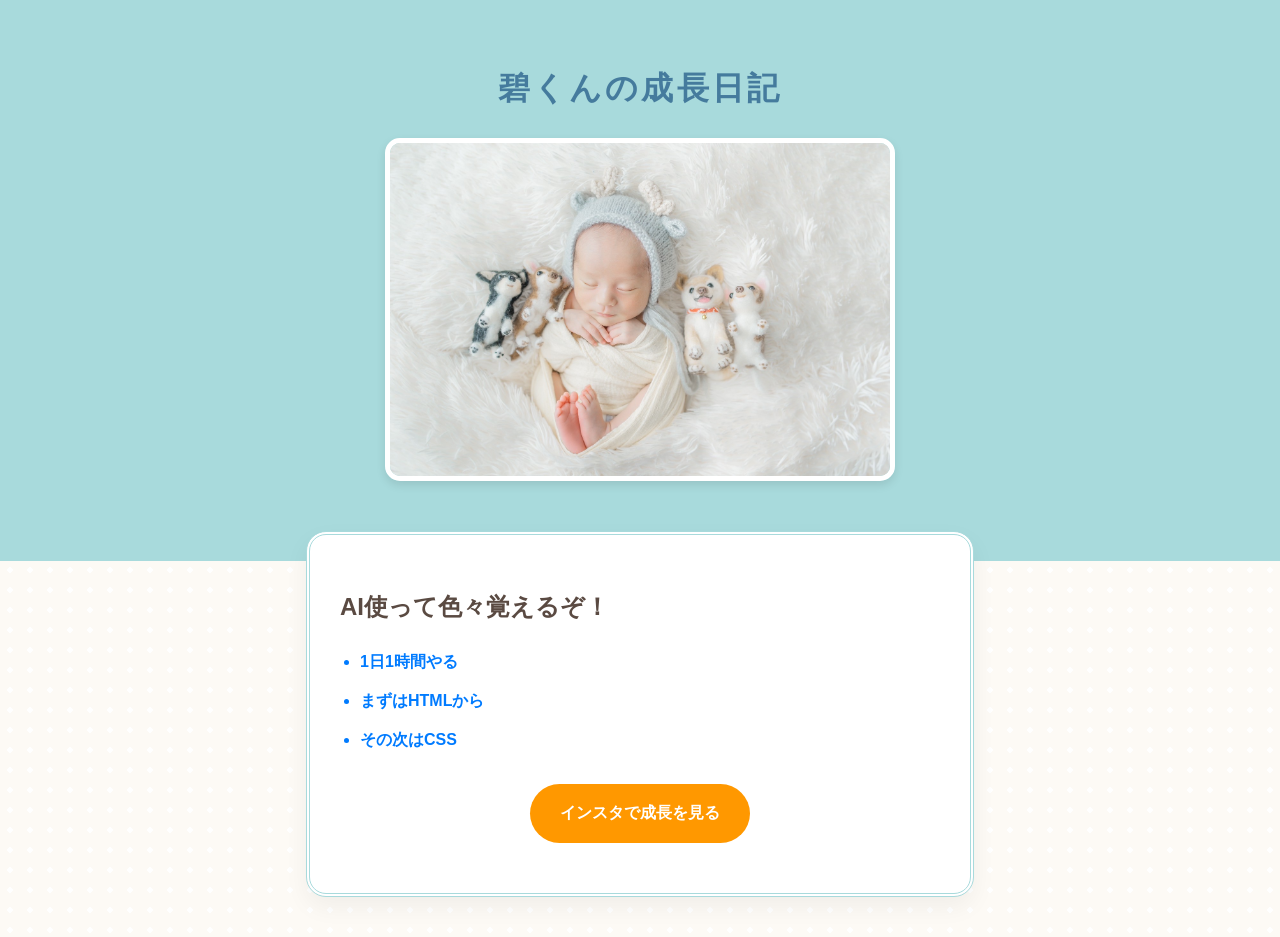
==== index.html @ 1c208b18 "Add files via upload" ====
<!DOCTYPE html>
<html lang="ja">
<head>
    <meta charset="UTF-8">
    <title>碧くんの成長日記</title>
    <link rel="stylesheet" href="style.css">
</head>
<body>
    <header>
        <h1>碧くんの成長日記</h1>
        <img src="5764.JPEG" alt="碧くん" class="profile-img">
    </header>

    <main>
        <h2>AI使って色々覚えるぞ！</h2>
        <ul>
            <li>1日1時間やる</li>
            <li>まずはHTMLから</li>
            <li>その次はCSS</li>
        </ul>
        <a href="https://www.instagram.com/ao_fsy?igsh=MW9jMDFtaTZjNXpreQ==" class="btn" target="_blank">インスタで成長を見る</a>
    </main>
</body>
</html>
---- style.css ----
/* 1. ページ全体の設定 */
body {
    font-family: "Hiragino Sans", "Meiryo", sans-serif;
    /* 薄いベージュの背景に、白いドット模様を入れるテクニック */
    background-color: #fdfaf5; 
    background-image: radial-gradient(#ffffff 20%, transparent 20%);
    background-size: 20px 20px;
    color: #5a4a42; /* 真っ黒ではなく、優しい焦げ茶色に */
    line-height: 1.8;
    margin: 0;
}

/* 2. ヘッダーのデザイン */
header {
    background-color: #a8dadc; /* 優しい水色 */
    color: #457b9d;           /* 文字も少し濃い青にして馴染ませる */
    padding: 60px 20px;
    text-align: center;
}

header h1 {
    margin: 0;
    font-size: 2rem;
    letter-spacing: 0.1em; /* 文字の間隔を少し広げてゆったりさせる */
}

/* 3. 画像のデザイン（プロ仕様の書き方） */
.profile-img {
    display: block;
    margin: 20px auto;
    width: 100%;
    max-width: 500px;  /* 大きすぎないように制限 */
    height: auto;
    border-radius: 15px; /* 碧くんの写真が綺麗に見える角丸 */
    border: 5px solid #ffffff;
    box-shadow: 0 4px 10px rgba(0,0,0,0.1);
}

/* 4. メインコンテンツの箱 */
main {
    max-width: 600px;
    margin: -30px auto 40px; /* ヘッダーに少し重ねて立体感を出す */
    background-color: white;
    padding: 30px;
    border-radius: 20px;
    /* 2重の枠線でノートっぽさを演出 */
    border: 4px double #a8dadc;
    box-shadow: 0 10px 25px rgba(0,0,0,0.05);
}

/* 5. リストのデザイン */
ul {
    padding-left: 20px;
    margin-bottom: 30px;
}

li {
    margin-bottom: 10px;
    color: #007bff;
    font-weight: bold;
}

/* 6. ボタンのデザイン */
.btn {
    display: block;       /* 中央寄せしやすくする */
    width: fit-content;   /* 文字幅に合わせる */
    margin: 20px auto;    /* 上下に隙間、左右中央 */
    padding: 15px 30px;
    background-color: #ff9800;
    color: white;
    text-decoration: none;
    border-radius: 30px;
    font-weight: bold;
    transition: 0.3s;
    text-align: center;
}

/* ボタンにマウスを乗せた時 */
.btn:hover {
    background-color: #e68a00;
    transform: translateY(-3px);
    box-shadow: 0 5px 15px rgba(0,0,0,0.3);
}
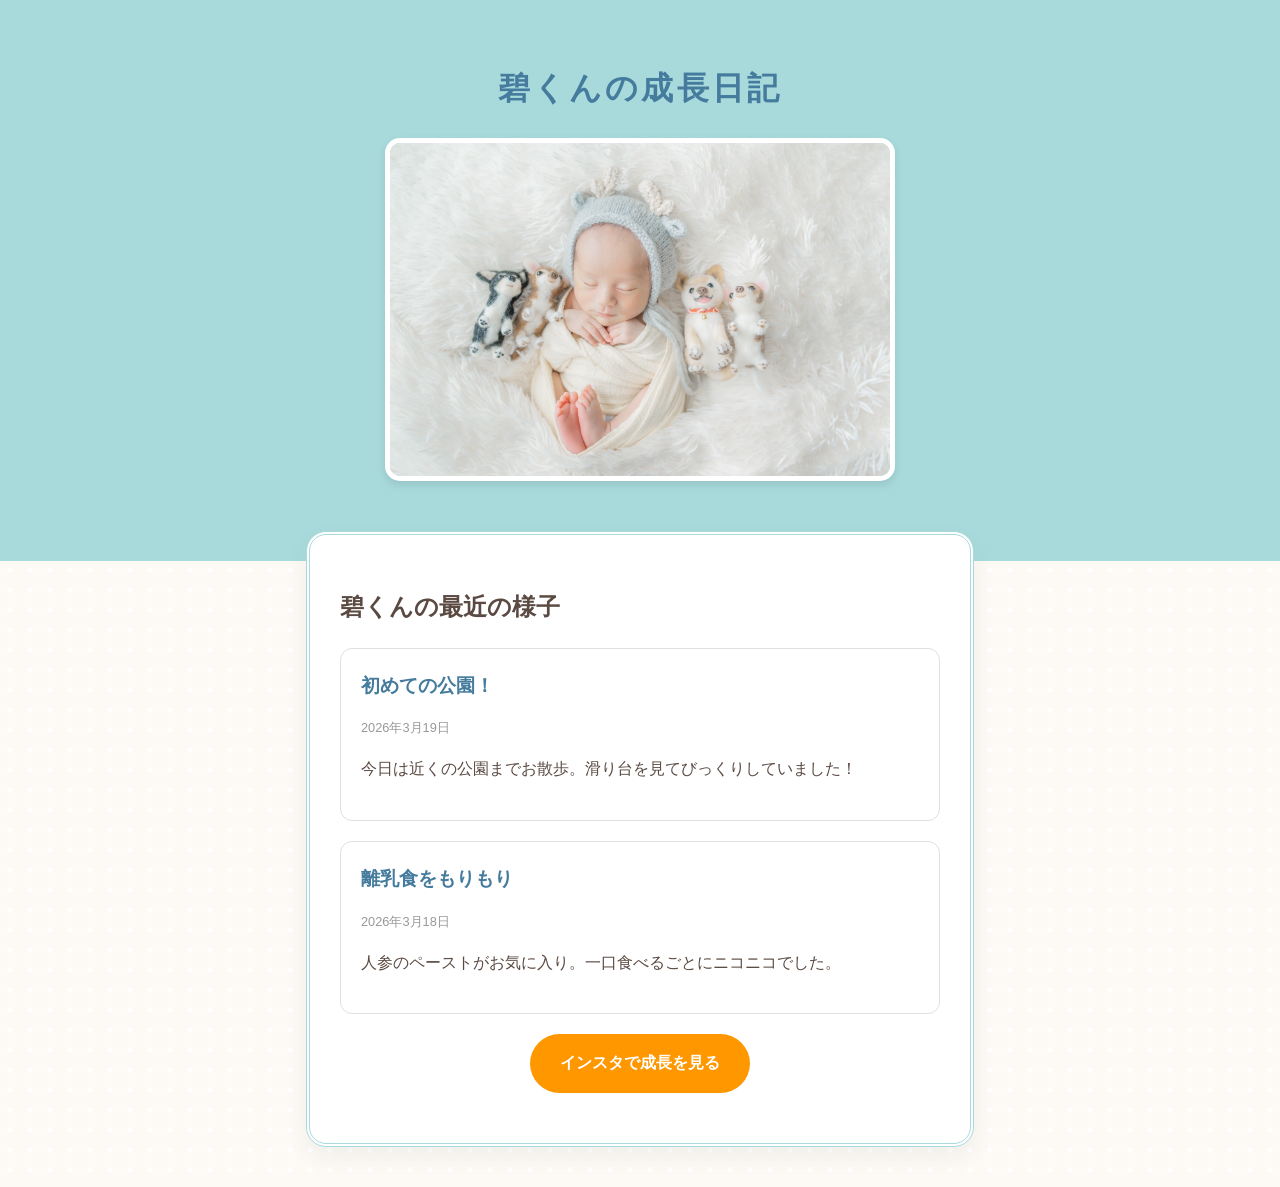
==== commit 2ef9382e: "Add files via upload" ====
--- a/index.html
+++ b/index.html
@@ -11,14 +11,22 @@
         <img src="5764.JPEG" alt="碧くん" class="profile-img">
     </header>
 
-    <main>
-        <h2>AI使って色々覚えるぞ！</h2>
-        <ul>
-            <li>1日1時間やる</li>
-            <li>まずはHTMLから</li>
-            <li>その次はCSS</li>
-        </ul>
-        <a href="https://www.instagram.com/ao_fsy?igsh=MW9jMDFtaTZjNXpreQ==" class="btn" target="_blank">インスタで成長を見る</a>
-    </main>
+<main>
+    <h2>碧くんの最近の様子</h2>
+    
+    <article class="post-card">
+        <h3>初めての公園！</h3>
+        <p class="date">2026年3月19日</p>
+        <p>今日は近くの公園までお散歩。滑り台を見てびっくりしていました！</p>
+    </article>
+
+    <article class="post-card">
+        <h3>離乳食をもりもり</h3>
+        <p class="date">2026年3月18日</p>
+        <p>人参のペーストがお気に入り。一口食べるごとにニコニコでした。</p>
+    </article>
+
+    <a href="https://www.instagram.com/ao_fsy?igsh=MW9jMDFtaTZjNXpreQ==" class="btn" target="_blank">インスタで成長を見る</a>
+</main>
 </body>
 </html>
--- a/style.css
+++ b/style.css
@@ -80,4 +80,32 @@
     background-color: #e68a00;
     transform: translateY(-3px);
     box-shadow: 0 5px 15px rgba(0,0,0,0.3);
+}
+/* 記事カードのデザイン */
+.post-card {
+    background-color: #fff;
+    border: 1px solid #e0e0e0;
+    border-radius: 12px;
+    padding: 20px;
+    margin-bottom: 20px; /* カード同士の隙間 */
+    transition: 0.3s;
+    text-align: left; /* 文字は左寄せ */
+}
+
+/* カードにマウスを乗せた時に少し浮かす */
+.post-card:hover {
+    box-shadow: 0 5px 15px rgba(0,0,0,0.1);
+    transform: translateY(-2px);
+}
+
+.post-card h3 {
+    margin: 0 0 5px 0;
+    color: #457b9d;
+    font-size: 1.2rem;
+}
+
+.post-card .date {
+    font-size: 0.8rem;
+    color: #999;
+    margin-bottom: 10px;
 }
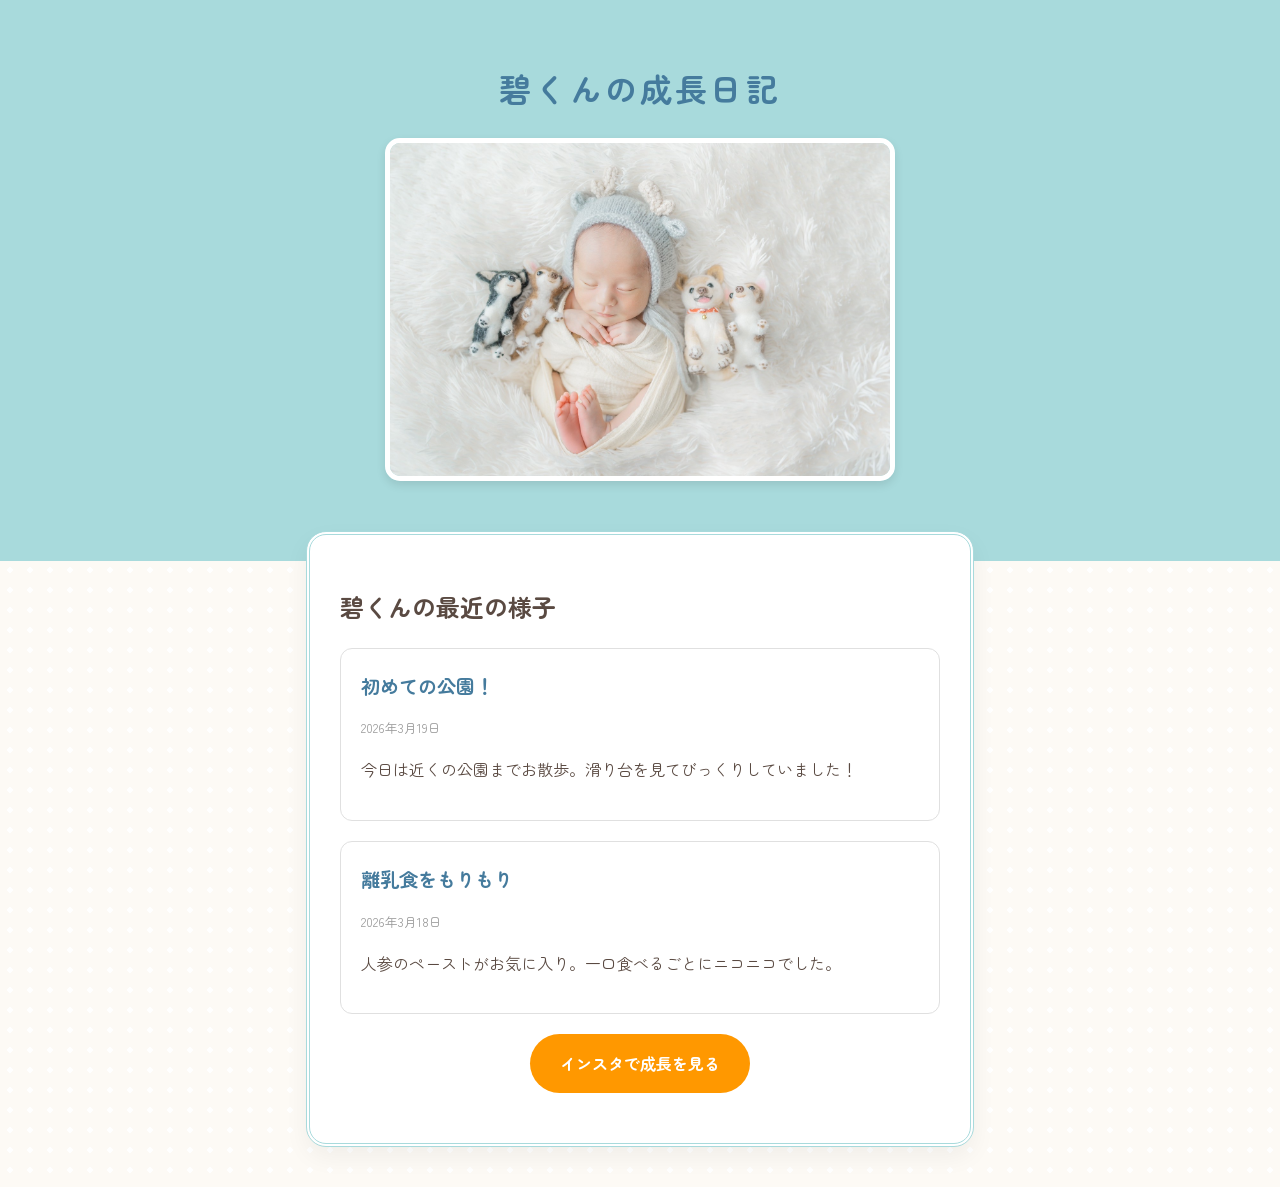
==== commit c00f1710: "Add files via upload" ====
--- a/index.html
+++ b/index.html
@@ -3,6 +3,9 @@
 <head>
     <meta charset="UTF-8">
     <title>碧くんの成長日記</title>
+    <link rel="preconnect" href="https://fonts.googleapis.com">
+    <link rel="preconnect" href="https://fonts.gstatic.com" crossorigin>
+    <link href="https://fonts.googleapis.com/css2?family=Zen+Maru+Gothic:wght@400;700&display=swap" rel="stylesheet">
     <link rel="stylesheet" href="style.css">
 </head>
 <body>
--- a/style.css
+++ b/style.css
@@ -1,11 +1,11 @@
 /* 1. ページ全体の設定 */
 body {
-    font-family: "Hiragino Sans", "Meiryo", sans-serif;
-    /* 薄いベージュの背景に、白いドット模様を入れるテクニック */
+    /* font-family を書き換えます */
+    font-family: 'Zen Maru Gothic', serif;
     background-color: #fdfaf5; 
     background-image: radial-gradient(#ffffff 20%, transparent 20%);
     background-size: 20px 20px;
-    color: #5a4a42; /* 真っ黒ではなく、優しい焦げ茶色に */
+    color: #5a4a42;
     line-height: 1.8;
     margin: 0;
 }
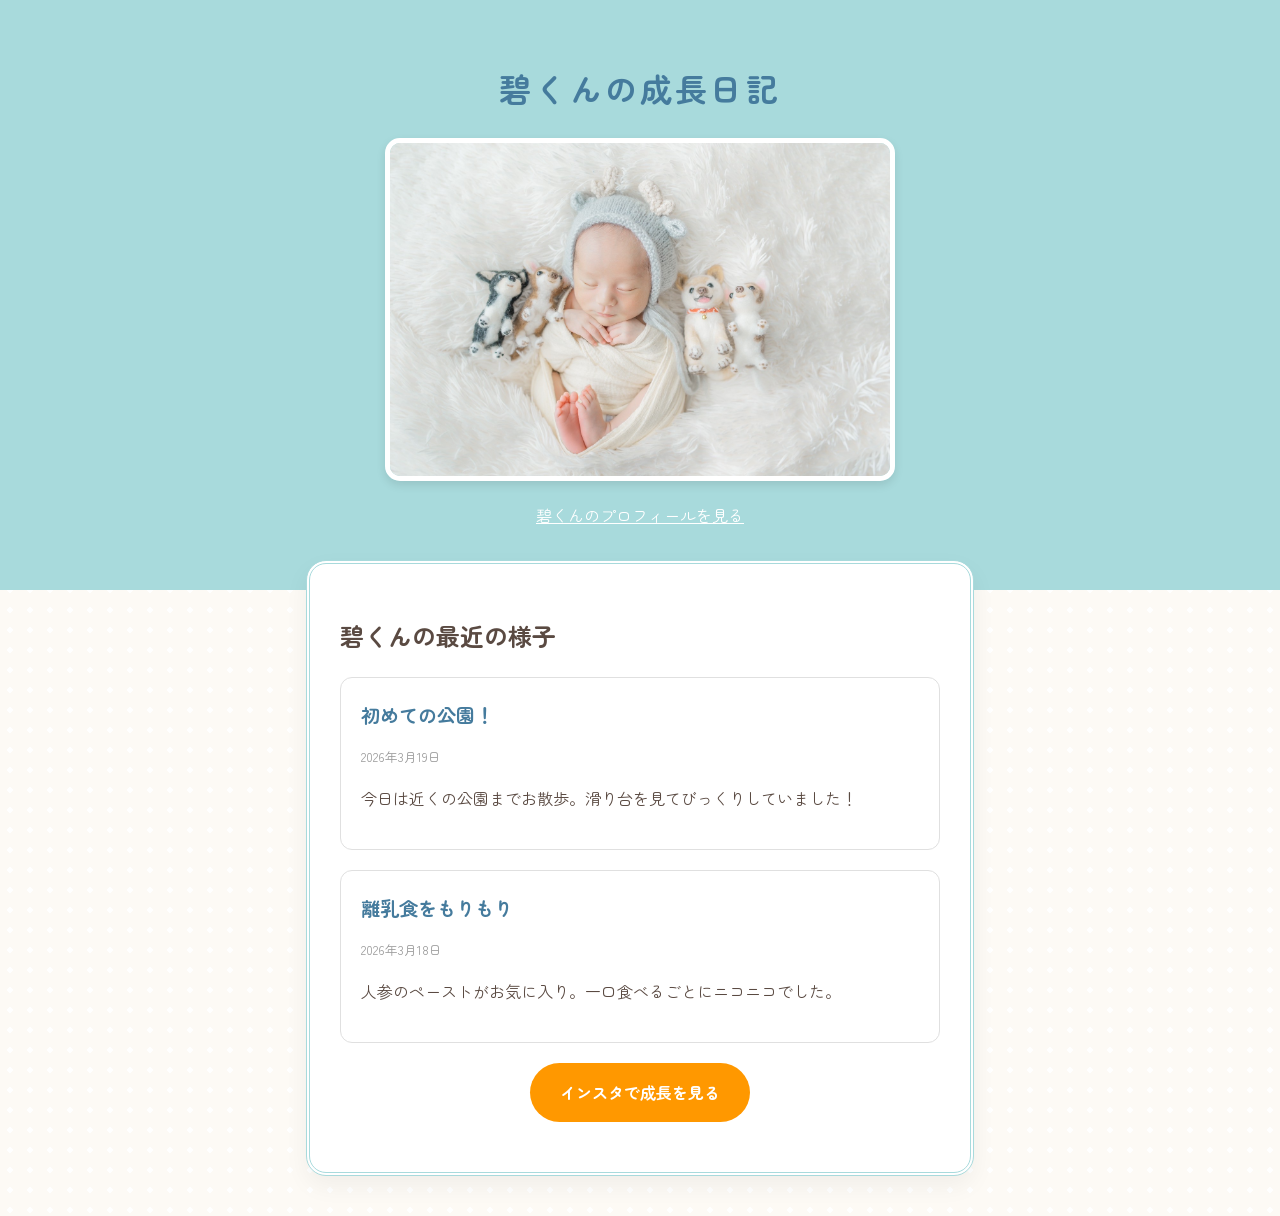
==== commit 4e19c506: "Add files via upload" ====
--- a/index.html
+++ b/index.html
@@ -7,11 +7,15 @@
     <link rel="preconnect" href="https://fonts.gstatic.com" crossorigin>
     <link href="https://fonts.googleapis.com/css2?family=Zen+Maru+Gothic:wght@400;700&display=swap" rel="stylesheet">
     <link rel="stylesheet" href="style.css">
+    <link rel="icon" href="data:image/svg+xml,<svg xmlns=%22http://www.w3.org/2000/svg%22 viewBox=%220 0 100 100%22><text y=%22.9em%22 font-size=%2290%22>👶</text></svg>">
 </head>
 <body>
     <header>
         <h1>碧くんの成長日記</h1>
         <img src="5764.JPEG" alt="碧くん" class="profile-img">
+        <nav>
+            <a href="profile.html" style="color: white;">碧くんのプロフィールを見る</a>
+        </nav>
     </header>
 
 <main>
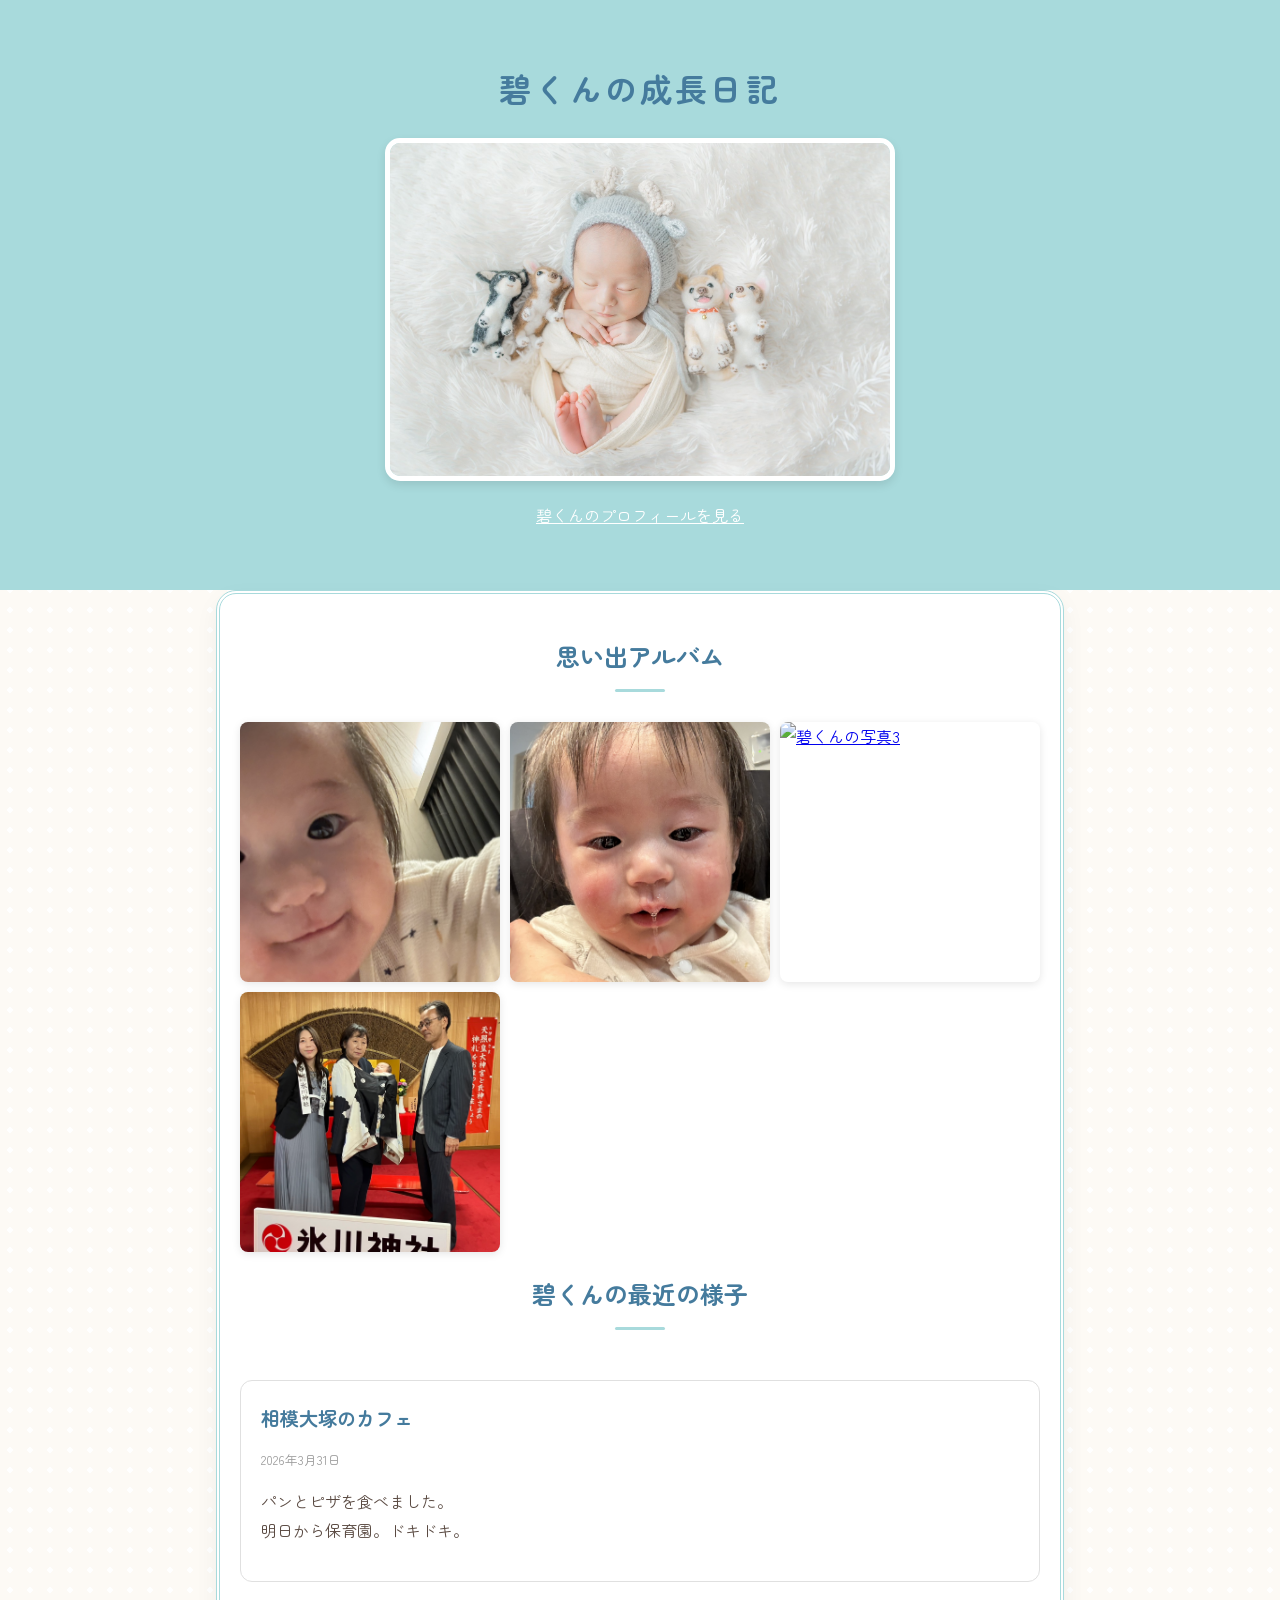
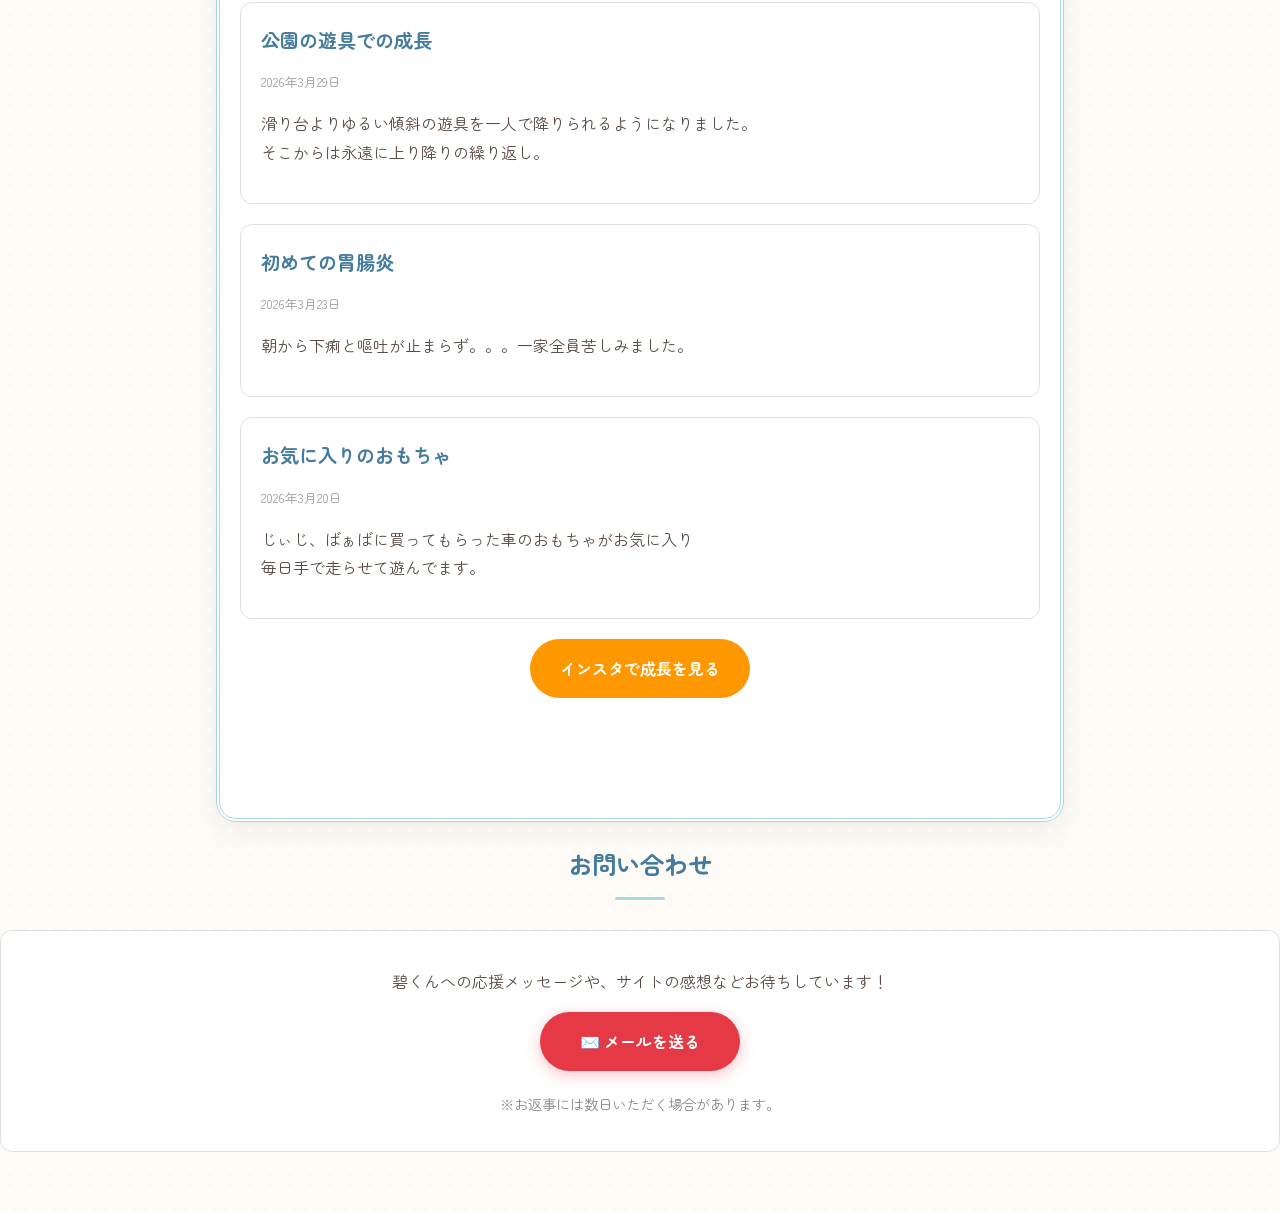
==== commit 16141fda: "Add files via upload" ====
--- a/index.html
+++ b/index.html
@@ -9,6 +9,10 @@
     <link rel="stylesheet" href="style.css">
     <link rel="icon" href="data:image/svg+xml,<svg xmlns=%22http://www.w3.org/2000/svg%22 viewBox=%220 0 100 100%22><text y=%22.9em%22 font-size=%2290%22>👶</text></svg>">
 </head>
+<div id="lightbox" class="lightbox">
+    <span class="close-btn">&times;</span>
+    <img class="lightbox-content" id="lightbox-img">
+</div>
 <body>
     <header>
         <h1>碧くんの成長日記</h1>
@@ -19,21 +23,95 @@
     </header>
 
 <main>
+    <h2>思い出アルバム</h2>
+    <div class="gallery-grid">
+        <a href="自撮り.JPEG" class="gallery-item"><img src="自撮り.JPEG" alt="碧くんの写真1"></a>
+        <a href="泣き顔.JPEG" class="gallery-item"><img src="泣き顔.JPEG" alt="碧くんの写真2"></a>
+        <a href="祖父母と.JPEG" class="gallery-item"><img src="祖父母と.JPEG" alt="碧くんの写真3"></a>
+        <a href="祖父母と②.JPEG" class="gallery-item"><img src="祖父母と②.JPEG" alt="碧くんの写真4"></a>
+        </div>
+    </section>
+
     <h2>碧くんの最近の様子</h2>
-    
-    <article class="post-card">
-        <h3>初めての公園！</h3>
-        <p class="date">2026年3月19日</p>
-        <p>今日は近くの公園までお散歩。滑り台を見てびっくりしていました！</p>
+    <section class="gallery-section fade-in">
+
+    <article class="post-card fade-in">
+        <h3>相模大塚のカフェ</h3>
+        <p class="date">2026年3月31日</p>
+        <p>パンとピザを食べました。<br>明日から保育園。ドキドキ。</p>
     </article>
 
-    <article class="post-card">
-        <h3>離乳食をもりもり</h3>
-        <p class="date">2026年3月18日</p>
-        <p>人参のペーストがお気に入り。一口食べるごとにニコニコでした。</p>
+    <article class="post-card fade-in">
+        <h3>公園の遊具での成長</h3>
+        <p class="date">2026年3月29日</p>
+        <p>滑り台よりゆるい傾斜の遊具を一人で降りられるようになりました。<br>そこからは永遠に上り降りの繰り返し。</p>
+    </article>
+
+    <article class="post-card fade-in">
+        <h3>初めての胃腸炎</h3>
+        <p class="date">2026年3月23日</p>
+        <p>朝から下痢と嘔吐が止まらず。。。一家全員苦しみました。</p>
+    </article>
+
+    <article class="post-card fade-in">
+        <h3>お気に入りのおもちゃ</h3>
+        <p class="date">2026年3月20日</p>
+        <p>じぃじ、ばぁばに買ってもらった車のおもちゃがお気に入り<br>毎日手で走らせて遊んでます。</p>
     </article>
 
     <a href="https://www.instagram.com/ao_fsy?igsh=MW9jMDFtaTZjNXpreQ==" class="btn" target="_blank">インスタで成長を見る</a>
 </main>
+<section id="contact" class="fade-in">
+    <h2>お問い合わせ</h2>
+    <div class="post-card" style="text-align: center;">
+        <p>碧くんへの応援メッセージや、サイトの感想などお待ちしています！</p>
+        
+        <a href="mailto:your-email@example.com" class="contact-btn">
+            ✉️ メールを送る
+        </a>
+        
+        <p style="margin-top: 20px; font-size: 0.9rem; color: #888;">
+            ※お返事には数日いただく場合があります。
+        </p>
+    </div>
+</section>
 </body>
+<script>
+    // 画面に現れたら実行する「監視役」の設定
+    const observer = new IntersectionObserver((entries) => {
+        entries.forEach(entry => {
+            // もし要素が画面内に入ったら
+            if (entry.isIntersecting) {
+                entry.target.classList.add('show');
+            }
+        });
+    }, {
+        threshold: 0.1 // 10%見えたら実行
+    });
+
+    // fade-inという名前がついた要素をすべて監視対象にする
+    document.querySelectorAll('.fade-in').forEach(target => {
+        observer.observe(target);
+    });
+
+    // さっきの監視設定の下に追記
+    const lightbox = document.getElementById('lightbox');
+    const lightboxImg = document.getElementById('lightbox-img');
+    const closeBtn = document.querySelector('.close-btn');
+
+    // ギャラリー内の写真をクリックした時の動き
+    document.querySelectorAll('.gallery-item').forEach(item => {
+    item.addEventListener('click', (e) => {
+        e.preventDefault(); // ページ移動を防止
+        const imgSrc = item.getAttribute('href'); // hrefの中身（画像のパス）を取得
+        lightboxImg.src = imgSrc; // 拡大用の箱に画像をセット
+        lightbox.style.display = 'flex'; // 箱を表示！
+        });
+    });
+
+    // 閉じるボタンか背景をクリックしたら閉じる
+    lightbox.addEventListener('click', () => {
+    lightbox.style.display = 'none';
+    });
+</script>
 </html>
--- a/style.css
+++ b/style.css
@@ -38,16 +38,42 @@
 
 /* 4. メインコンテンツの箱 */
 main {
-    max-width: 600px;
-    margin: -30px auto 40px; /* ヘッダーに少し重ねて立体感を出す */
+    max-width: 800px; /* 横幅が広がりすぎないように制限 */
+    margin: 0 auto;   /* 中央寄せ */
+    padding: 20px;
     background-color: white;
-    padding: 30px;
     border-radius: 20px;
     /* 2重の枠線でノートっぽさを演出 */
     border: 4px double #a8dadc;
     box-shadow: 0 10px 25px rgba(0,0,0,0.05);
 }
 
+/* セクション（日記、ギャラリーなど）の区切りをハッキリさせる */
+section {
+    margin-bottom: 60px; /* セクション同士の余白を広く取る */
+}
+
+/* 見出しのデザインを少し豪華に */
+h2 {
+    text-align: center;
+    color: #457b9d;
+    position: relative;
+    padding-bottom: 15px;
+    margin-bottom: 30px;
+}
+
+/* 見出しの下に短い線を引く */
+h2::after {
+    content: "";
+    position: absolute;
+    bottom: 0;
+    left: 50%;
+    transform: translateX(-50%);
+    width: 50px;
+    height: 3px;
+    background-color: #a8dadc;
+    border-radius: 3px;
+}
 /* 5. リストのデザイン */
 ul {
     padding-left: 20px;
@@ -108,4 +134,101 @@
     font-size: 0.8rem;
     color: #999;
     margin-bottom: 10px;
+}
+/* 1. 最初は透明で、少し下に配置しておく設定 */
+.fade-in {
+    opacity: 0;
+    transform: translateY(20px);
+    transition: opacity 0.8s, transform 0.8s;
+}
+
+/* 2. 「show」というクラスがついたら、見えるようにする設定 */
+.fade-in.show {
+    opacity: 1;
+    transform: translateY(0);
+}
+/* ギャラリー全体のパディング */
+.gallery-section {
+    padding: 20px 0;
+}
+
+/* ★グリッドレイアウト（魔法のCSS） */
+.gallery-grid {
+    display: grid;
+    /* 横に3列並べる（スマホでは自動で2列など調整されます） */
+    grid-template-columns: repeat(3, 1fr); 
+    /* 写真同士の隙間 */
+    gap: 10px;
+}
+
+/* 写真の枠の設定 */
+.gallery-item {
+    display: block;
+    aspect-ratio: 1 / 1; /* 正方形にする */
+    overflow: hidden; /* はみ出した部分は隠す */
+    border-radius: 8px;
+    box-shadow: 0 2px 8px rgba(0,0,0,0.1);
+    transition: transform 0.3s;
+}
+
+/* マウスを乗せた時の動き */
+.gallery-item:hover {
+    transform: scale(1.05); /* 少し大きくする */
+}
+
+/* 写真自体の設定 */
+.gallery-item img {
+    width: 100%;
+    height: 100%;
+    object-fit: cover; /* 枠に合わせて綺麗にトリミング */
+    transition: 0.3s;
+}
+/* 拡大時の背景（黒く透ける感じ） */
+.lightbox {
+    display: none; /* 最初は隠しておく */
+    position: fixed;
+    z-index: 1000;
+    top: 0;
+    left: 0;
+    width: 100%;
+    height: 100%;
+    background-color: rgba(0, 0, 0, 0.9);
+    justify-content: center;
+    align-items: center;
+}
+
+/* 拡大された画像 */
+.lightbox-content {
+    max-width: 90%;
+    max-height: 80%;
+    border-radius: 8px;
+    box-shadow: 0 0 20px rgba(255, 255, 255, 0.2);
+}
+
+/* 閉じるボタン */
+.close-btn {
+    position: absolute;
+    top: 20px;
+    right: 30px;
+    color: white;
+    font-size: 40px;
+    font-weight: bold;
+    cursor: pointer;
+}
+.contact-btn {
+    display: inline-block;
+    background-color: #e63946; /* 目立つ赤系 */
+    color: white;
+    padding: 15px 40px;
+    border-radius: 30px;
+    text-decoration: none;
+    font-weight: bold;
+    box-shadow: 0 4px 15px rgba(230, 57, 70, 0.3);
+    transition: 0.3s;
+}
+
+.contact-btn:hover {
+    background-color: #d62828;
+    transform: scale(1.05);
+    box-shadow: 0 6px 20px rgba(230, 57, 70, 0.4);
 }
